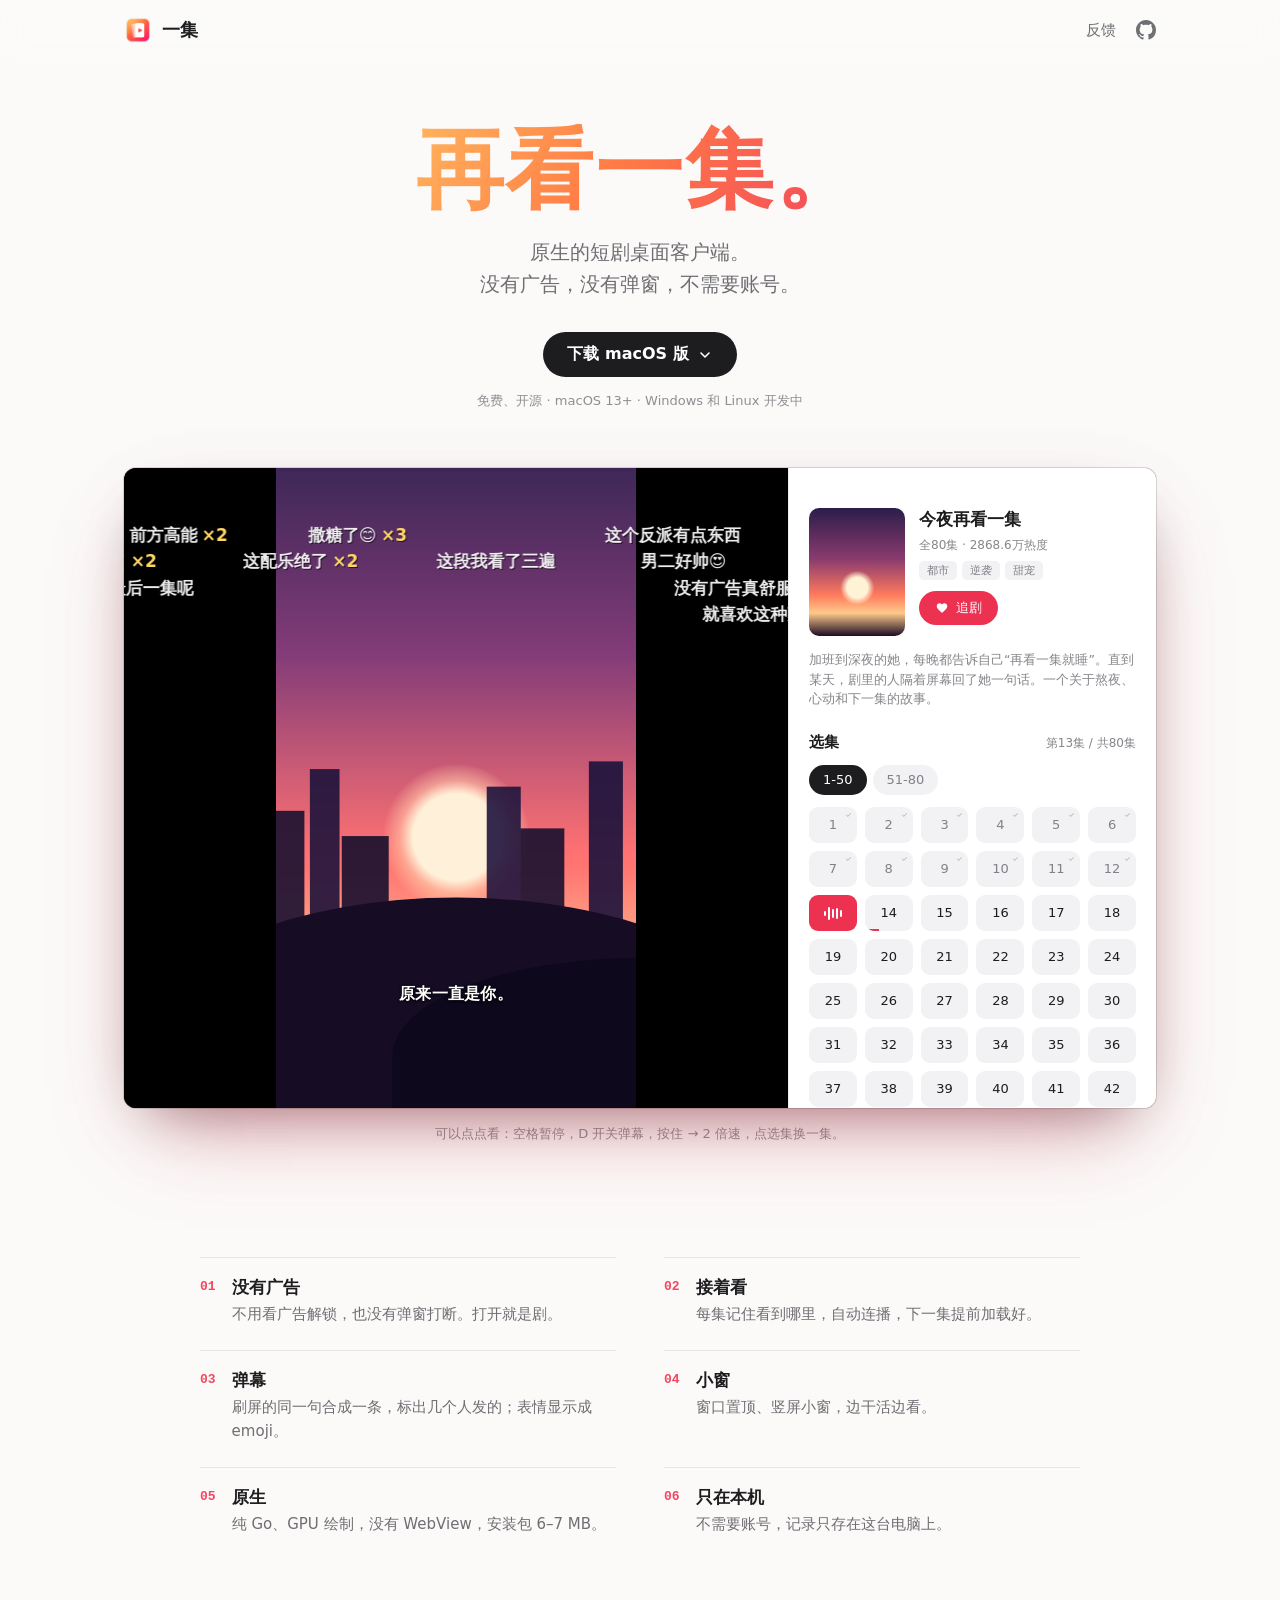
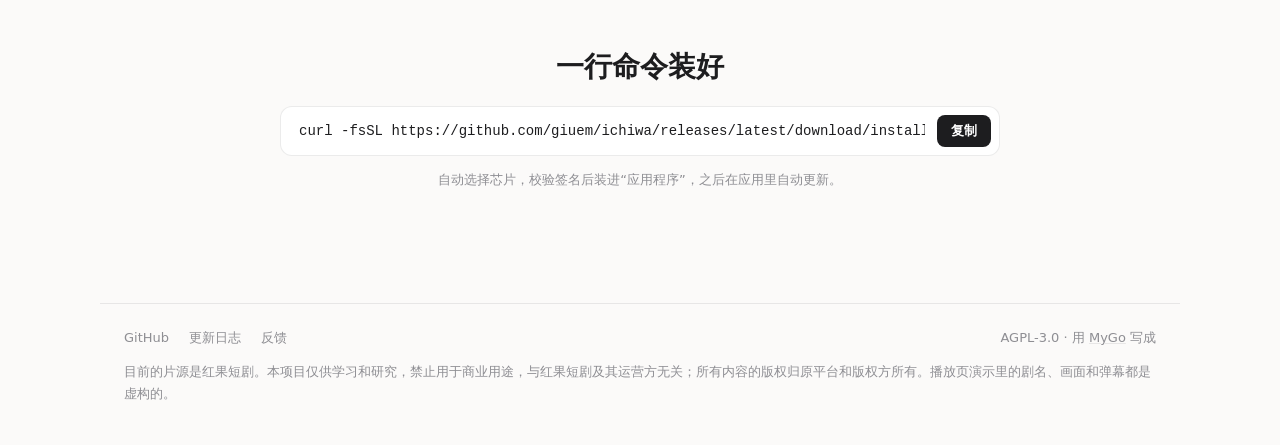
==== website/index.html @ 66e352ea "Add a landing page in website/ A static page in plain HTML, CSS and JS: download menu linking the la" ====
<!doctype html>
<html lang="zh-CN">
<head>
  <meta charset="utf-8">
  <meta name="viewport" content="width=device-width, initial-scale=1">
  <title>一集 · 原生、无广告的短剧桌面客户端</title>
  <meta name="description" content="在电脑上看短剧，没有广告，也没有弹窗。原生应用，纯 Go、GPU 绘制，安装包只有 6–7 MB。">
  <meta name="theme-color" content="#fbfaf9" media="(prefers-color-scheme: light)">
  <meta name="theme-color" content="#0b0b0d" media="(prefers-color-scheme: dark)">
  <meta property="og:title" content="一集">
  <meta property="og:description" content="原生、无广告的短剧桌面客户端。打开就是剧，再看一集。">
  <meta property="og:image" content="icon.png">
  <link rel="icon" type="image/png" href="favicon.png">
  <link rel="apple-touch-icon" href="icon.png">
  <link rel="stylesheet" href="style.css">
</head>
<body>
  <nav class="nav" aria-label="站点">
    <a class="brand" href="#"><img src="icon.png" width="28" height="28" alt="">一集</a>
    <div class="nav-links">
      <a href="https://github.com/giuem/ichiwa/issues">反馈</a>
      <a class="gh" href="https://github.com/giuem/ichiwa" aria-label="GitHub">
        <svg viewBox="0 0 16 16" width="20" height="20" aria-hidden="true"><path fill="currentColor" d="M8 0C3.58 0 0 3.58 0 8c0 3.54 2.29 6.53 5.47 7.59.4.07.55-.17.55-.38 0-.19-.01-.82-.01-1.49-2.01.37-2.53-.49-2.69-.94-.09-.23-.48-.94-.82-1.13-.28-.15-.68-.52-.01-.53.63-.01 1.08.58 1.23.82.72 1.21 1.87.87 2.33.66.07-.52.28-.87.51-1.07-1.78-.2-3.64-.89-3.64-3.95 0-.87.31-1.59.82-2.15-.08-.2-.36-1.02.08-2.12 0 0 .67-.21 2.2.82.64-.18 1.32-.27 2-.27.68 0 1.36.09 2 .27 1.53-1.04 2.2-.82 2.2-.82.44 1.1.16 1.92.08 2.12.51.56.82 1.27.82 2.15 0 3.07-1.87 3.75-3.65 3.95.29.25.54.73.54 1.48 0 1.07-.01 1.93-.01 2.2 0 .21.15.46.55.38A8.013 8.013 0 0016 8c0-4.42-3.58-8-8-8z"/></svg>
      </a>
    </div>
  </nav>

  <main>
    <header class="hero">
      <h1>再看一集。</h1>
      <p class="lede">原生的短剧桌面客户端。<br>没有广告，没有弹窗，不需要账号。</p>

      <div class="download" id="download">
        <button class="button" type="button" aria-haspopup="menu" aria-expanded="false" aria-controls="download-menu">
          下载 macOS 版
          <svg class="chevron" viewBox="0 0 24 24" aria-hidden="true"><path d="m6 9 6 6 6-6"/></svg>
        </button>
        <div class="menu" id="download-menu" role="menu" hidden>
          <a role="menuitem" data-asset="arm64.dmg" href="https://github.com/giuem/ichiwa/releases/latest"><b>Apple 芯片</b><span>M1 及更新</span></a>
          <a role="menuitem" data-asset="amd64.dmg" href="https://github.com/giuem/ichiwa/releases/latest"><b>Intel 芯片</b><span>.dmg</span></a>
          <a role="menuitem" href="#install"><b>用终端安装</b><span>自动识别</span></a>
        </div>
      </div>
      <p class="fine">免费、开源 · macOS 13+<span id="version"></span> · Windows 和 Linux 开发中</p>
    </header>

    <figure class="showcase">
      <div class="app" id="app" tabindex="0" role="region" aria-roledescription="演示" aria-label="一集的播放页，可以操作：空格播放或暂停，D 开关弹幕，左右方向键快退快进，按住右方向键 2 倍速，上下方向键换集，F 全屏">
        <div class="stage" id="stage">
          <div class="picture" id="picture">
            <div class="video" id="video">
              <div class="scene" id="scene"><i class="sky"></i><i class="sun"></i><i class="city"></i><i class="hill"></i><i class="hill two"></i></div>
              <p class="subtitle" id="subtitle"></p>
            </div>
          </div>
          <div class="dm-layer" id="dm-layer" aria-hidden="true"></div>
          <div class="boost" id="boost" hidden><svg viewBox="0 0 24 24"><path d="M2 6.5v11a1 1 0 0 0 1.6.8L11 13v4.5a1 1 0 0 0 1.6.8l8-5.5a1 1 0 0 0 0-1.6l-8-5.5A1 1 0 0 0 11 6.5V11L3.6 5.7A1 1 0 0 0 2 6.5z"/></svg>2x 快进中</div>
          <div class="toast" id="toast" role="status" aria-live="polite"></div>

          <div class="titlebar chrome">
            <div class="lights" aria-hidden="true"><i></i><i></i><i></i></div>
            <button class="rb" type="button" data-tip="返回 (Esc)" data-tip-below aria-label="返回"><svg viewBox="0 0 24 24" class="stroke"><path d="M15 5l-7 7 7 7"/></svg></button>
            <div class="titles">
              <b>今夜再看一集</b>
              <span id="ep-line">第13集 · 共80集</span>
            </div>
            <button class="rb" type="button" id="panel-btn" data-tip="选集面板" data-tip-below aria-label="选集面板" aria-expanded="true"><svg viewBox="0 0 24 24" class="stroke thin"><rect x="3" y="5" width="18" height="14" rx="2.5"/><path d="M15 5v14"/></svg></button>
          </div>

          <div class="controls chrome">
            <div class="seek" id="seek" role="slider" tabindex="0" aria-label="进度" aria-valuemin="0" aria-valuemax="125" aria-valuenow="72">
              <div class="track"><i id="seek-fill"></i></div>
              <span class="knob" id="seek-knob"></span>
              <span class="seek-tip" id="seek-tip">00:00</span>
            </div>
            <div class="row">
              <button class="rb wide-only" type="button" id="prev" data-tip="上一集 (↑)" aria-label="上一集"><svg viewBox="0 0 24 24"><rect x="5" y="5" width="2.6" height="14" rx="1"/><path d="M19 6.3v11.4a1 1 0 0 1-1.56.83l-8.1-5.47a1.3 1.3 0 0 1 0-2.16l8.1-5.43A1 1 0 0 1 19 6.3z"/></svg></button>
              <button class="rb big" type="button" id="play" data-tip="播放 (空格)" aria-label="播放">
                <svg viewBox="0 0 24 24" class="pp play"><path d="M6.5 4.8v14.4a1 1 0 0 0 1.53.85l11.5-7.2a1 1 0 0 0 0-1.7L8.03 3.95A1 1 0 0 0 6.5 4.8z"/></svg>
                <svg viewBox="0 0 24 24" class="pp pause"><rect x="5.5" y="4" width="4.5" height="16" rx="1.2"/><rect x="14" y="4" width="4.5" height="16" rx="1.2"/></svg>
              </button>
              <button class="rb wide-only" type="button" id="next" data-tip="下一集 (↓)" aria-label="下一集"><svg viewBox="0 0 24 24"><rect x="16.4" y="5" width="2.6" height="14" rx="1"/><path d="M5 6.3v11.4a1 1 0 0 0 1.56.83l8.1-5.47a1.3 1.3 0 0 0 0-2.16l-8.1-5.43A1 1 0 0 0 5 6.3z"/></svg></button>
              <span class="time"><b id="time-now">01:12</b> <span id="time-all">/ 02:05</span></span>
              <span class="spacer"></span>
              <div class="pop-anchor">
                <button class="speed" type="button" id="speed" data-tip="播放速度 ([ / ])" aria-label="播放速度" aria-expanded="false">1x</button>
                <div class="pop speed-pop" id="speed-pop" role="listbox" aria-label="播放速度" hidden></div>
              </div>
              <button class="rb wide-only" type="button" id="mute" data-tip="音量 (M 静音)" aria-label="音量">
                <svg viewBox="0 0 24 24" class="vol-on"><path d="M3 9.6v4.8a1 1 0 0 0 1 1h3.2l4.3 3.6a.9.9 0 0 0 1.5-.7V5.7a.9.9 0 0 0-1.5-.7L7.2 8.6H4a1 1 0 0 0-1 1z"/><path class="wave" d="M15.8 8.7a4.6 4.6 0 0 1 0 6.6M18.4 6.1a8.3 8.3 0 0 1 0 11.8"/></svg>
                <svg viewBox="0 0 24 24" class="vol-off"><path d="M3 9.6v4.8a1 1 0 0 0 1 1h3.2l4.3 3.6a.9.9 0 0 0 1.5-.7V5.7a.9.9 0 0 0-1.5-.7L7.2 8.6H4a1 1 0 0 0-1 1z"/><path class="wave" d="M16 9.5l5 5M21 9.5l-5 5"/></svg>
              </button>
              <button class="rb on" type="button" id="dm-btn" data-tip="弹幕 (D)" aria-label="弹幕" aria-pressed="true"><svg viewBox="0 0 24 24"><path fill-rule="evenodd" d="M5.5 4h13A3.5 3.5 0 0 1 22 7.5v7a3.5 3.5 0 0 1-3.5 3.5h-6l-4.4 3.3A.7.7 0 0 1 7 20.7V18H5.5A3.5 3.5 0 0 1 2 14.5v-7A3.5 3.5 0 0 1 5.5 4zM7 8.3v1.8h10V8.3zm0 3.7v1.8h7V12z"/></svg></button>
              <div class="pop-anchor wide-only" id="dm-set-wrap">
                <button class="rb" type="button" id="dm-set" data-tip="弹幕设置" aria-label="弹幕设置" aria-expanded="false"><svg viewBox="0 0 24 24" class="stroke thin"><path d="M4 6h16M4 12h16M4 18h16"/><circle cx="15" cy="6" r="2.2" class="knobc"/><circle cx="8" cy="12" r="2.2" class="knobc"/><circle cx="13" cy="18" r="2.2" class="knobc"/></svg></button>
                <div class="pop dm-pop" id="dm-pop" role="dialog" aria-label="弹幕设置" hidden>
                  <div class="dm-head"><b>弹幕设置</b><button type="button" id="dm-reset">恢复默认</button></div>
                  <div id="dm-sliders"></div>
                </div>
              </div>
              <button class="rb" type="button" data-tip="更多" aria-label="更多"><svg viewBox="0 0 24 24"><circle cx="5.5" cy="12" r="1.9"/><circle cx="12" cy="12" r="1.9"/><circle cx="18.5" cy="12" r="1.9"/></svg></button>
              <button class="rb wide-only" type="button" id="pin" data-tip="窗口置顶 (T)" aria-label="窗口置顶" aria-pressed="false"><svg viewBox="0 0 24 24"><path d="M8.5 3h7a1 1 0 0 1 .97 1.24L15.6 8l3.06 3.3a1 1 0 0 1 .34.75V13a1 1 0 0 1-1 1h-5v5.5l-1 2-1-2V14H6a1 1 0 0 1-1-1v-.95a1 1 0 0 1 .34-.75L8.4 8l-.87-3.76A1 1 0 0 1 8.5 3z"/></svg></button>
              <button class="rb" type="button" id="full" data-tip="全屏 (F)" aria-label="全屏"><svg viewBox="0 0 24 24" class="stroke"><path d="M14 4h6v6M10 20H4v-6M20 4l-6 6M4 20l6-6"/></svg></button>
            </div>
          </div>
        </div>

        <aside class="panel" id="panel" aria-label="剧集">
          <div class="about">
            <div class="poster"><i></i></div>
            <div class="about-text">
              <b class="show-title">今夜再看一集</b>
              <span class="meta">全80集 · 2868.6万热度</span>
              <span class="tags"><i>都市</i><i>逆袭</i><i>甜宠</i></span>
              <button class="follow" type="button" id="follow"><svg viewBox="0 0 24 24"><path d="M12 20.3l-1.3-1.2C6 14.9 3 12.2 3 8.8 3 6.1 5.1 4 7.8 4c1.5 0 3 .7 4.2 1.9C13.2 4.7 14.7 4 16.2 4 18.9 4 21 6.1 21 8.8c0 3.4-3 6.1-7.7 10.3z"/></svg><span>追剧</span></button>
            </div>
          </div>
          <p class="desc" id="desc">加班到深夜的她，每晚都告诉自己“再看一集就睡”。直到某天，剧里的人隔着屏幕回了她一句话。一个关于熬夜、心动和下一集的故事。</p>

          <div class="eps-head"><b>选集</b><span id="eps-now">第13集 / 共80集</span></div>
          <div class="ranges" id="ranges"><button type="button" class="on" data-range="0">1-50</button><button type="button" data-range="1">51-80</button></div>
          <div class="eps" id="eps"></div>

          <div class="eps-head related-head"><b>相关推荐</b></div>
          <div class="related"><i class="r1"></i><i class="r2"></i><i class="r3"></i></div>
        </aside>
      </div>
      <figcaption>可以点点看：空格暂停，D 开关弹幕，按住 → 2 倍速，点选集换一集。</figcaption>
    </figure>

    <section class="list" aria-labelledby="list-title">
      <h2 id="list-title" class="visually-hidden">一集能做什么</h2>
      <ol>
        <li><span class="no">01</span><div><h3>没有广告</h3><p>不用看广告解锁，也没有弹窗打断。打开就是剧。</p></div></li>
        <li><span class="no">02</span><div><h3>接着看</h3><p>每集记住看到哪里，自动连播，下一集提前加载好。</p></div></li>
        <li><span class="no">03</span><div><h3>弹幕</h3><p>刷屏的同一句合成一条，标出几个人发的；表情显示成 emoji。</p></div></li>
        <li><span class="no">04</span><div><h3>小窗</h3><p>窗口置顶、竖屏小窗，边干活边看。</p></div></li>
        <li><span class="no">05</span><div><h3>原生</h3><p>纯 Go、GPU 绘制，没有 WebView，安装包 6–7 MB。</p></div></li>
        <li><span class="no">06</span><div><h3>只在本机</h3><p>不需要账号，记录只存在这台电脑上。</p></div></li>
      </ol>
    </section>

    <section class="install" id="install" aria-labelledby="install-title">
      <h2 id="install-title">一行命令装好</h2>
      <div class="code">
        <code>curl -fsSL https://github.com/giuem/ichiwa/releases/latest/download/install.sh | sh</code>
        <button class="copy" type="button">复制</button>
      </div>
      <p class="fine">自动选择芯片，校验签名后装进“应用程序”，之后在应用里自动更新。</p>
    </section>
  </main>

  <footer class="foot">
    <p>
      <a href="https://github.com/giuem/ichiwa">GitHub</a>
      <a href="https://github.com/giuem/ichiwa/blob/main/CHANGELOG.md">更新日志</a>
      <a href="https://github.com/giuem/ichiwa/issues">反馈</a>
      <span>AGPL-3.0 · 用 <a href="https://github.com/egoist/mygo">MyGo</a> 写成</span>
    </p>
    <p class="disclaimer">目前的片源是红果短剧。本项目仅供学习和研究，禁止用于商业用途，与红果短剧及其运营方无关；所有内容的版权归原平台和版权方所有。播放页演示里的剧名、画面和弹幕都是虚构的。</p>
  </footer>

  <script src="main.js"></script>
</body>
</html>
---- website/style.css ----
:root {
  color-scheme: light dark;
  --bg: #fbfaf9;
  --text: #1d1d1f;
  --muted: #6e6e73;
  --faint: #8e8e93;
  --line: rgba(0, 0, 0, 0.08);
  --button: #1d1d1f;
  --button-text: #fff;
  --menu: #fff;
  --code: #fff;
  --accent: #f2475e;
  --grad: linear-gradient(120deg, #ffb35c, #ff7a45 45%, #f2475e);
  --sans: -apple-system, BlinkMacSystemFont, "SF Pro Text", "PingFang SC", "Hiragino Sans GB", "Segoe UI", "Microsoft YaHei", system-ui, sans-serif;
  --rounded: ui-rounded, "SF Pro Rounded", -apple-system, BlinkMacSystemFont, "PingFang SC", system-ui, sans-serif;
  --mono: ui-monospace, "SF Mono", Menlo, Consolas, monospace;
}

@media (prefers-color-scheme: dark) {
  :root {
    --bg: #0b0b0d;
    --text: #f5f5f7;
    --muted: #a1a1a6;
    --faint: #6e6e73;
    --line: rgba(255, 255, 255, 0.1);
    --button: #f5f5f7;
    --button-text: #0b0b0d;
    --menu: #1c1c1f;
    --code: #151517;
  }
}

* { box-sizing: border-box; }
html { -webkit-text-size-adjust: 100%; scroll-behavior: smooth; }
body { margin: 0; background: var(--bg); color: var(--text); font: 17px/1.6 var(--sans); -webkit-font-smoothing: antialiased; }
a { color: inherit; text-decoration: none; }
img { display: block; }
:focus-visible { outline: 3px solid var(--accent); outline-offset: 3px; border-radius: 6px; }
.visually-hidden { position: absolute; width: 1px; height: 1px; overflow: hidden; clip: rect(0 0 0 0); white-space: nowrap; }

main { max-width: 1080px; margin: 0 auto; padding: 0 24px; }

/* Nav */
.nav {
  position: sticky;
  top: 0;
  z-index: 10;
  display: flex;
  align-items: center;
  justify-content: space-between;
  height: 60px;
  padding: 0 max(24px, calc((100% - 1032px) / 2));
  background: color-mix(in srgb, var(--bg) 82%, transparent);
  -webkit-backdrop-filter: saturate(180%) blur(16px);
  backdrop-filter: saturate(180%) blur(16px);
}
.brand { display: flex; align-items: center; gap: 10px; font: 600 18px var(--rounded); }
.brand img { border-radius: 7px; }
.nav-links { display: flex; align-items: center; gap: 20px; font-size: 15px; color: var(--muted); }
.nav-links a { display: inline-flex; transition: color 0.15s; }
.nav-links a:hover { color: var(--text); }

/* Hero */
.hero { display: flex; flex-direction: column; align-items: center; text-align: center; padding: 64px 0 56px; }
h1 {
  margin: 0;
  font: 800 clamp(48px, 9vw, 88px)/1.05 var(--rounded);
  letter-spacing: 0.02em;
  background: var(--grad);
  -webkit-background-clip: text;
  background-clip: text;
  color: transparent;
  padding-bottom: 4px;
}
.lede { margin: 16px 0 0; color: var(--muted); font-size: 20px; line-height: 1.6; }
.fine { margin: 14px 0 0; color: var(--faint); font-size: 13px; }

.download { position: relative; margin-top: 32px; }
.button {
  display: inline-flex;
  align-items: center;
  gap: 8px;
  padding: 12px 24px;
  border: 0;
  border-radius: 999px;
  background: var(--button);
  color: var(--button-text);
  font: 600 16px var(--sans);
  cursor: pointer;
  transition: transform 0.15s, opacity 0.15s;
}
.button:hover { opacity: 0.88; }
.button:active { transform: scale(0.98); }
.chevron { width: 16px; height: 16px; fill: none; stroke: currentColor; stroke-width: 2.4; stroke-linecap: round; stroke-linejoin: round; transition: transform 0.15s; }
.button[aria-expanded="true"] .chevron { transform: rotate(180deg); }

.menu {
  position: absolute;
  z-index: 5;
  top: calc(100% + 8px);
  left: 50%;
  transform: translateX(-50%);
  width: 240px;
  padding: 6px;
  border: 1px solid var(--line);
  border-radius: 14px;
  background: var(--menu);
  text-align: left;
  box-shadow: 0 20px 50px -18px rgba(0, 0, 0, 0.3);
  animation: menu-in 0.14s ease-out;
}
@keyframes menu-in { from { opacity: 0; transform: translateX(-50%) translateY(-4px); } }
.menu a { display: flex; justify-content: space-between; align-items: baseline; gap: 12px; padding: 9px 12px; border-radius: 9px; font-size: 15px; }
.menu a:hover, .menu a:focus-visible { background: color-mix(in srgb, var(--text) 7%, transparent); outline: none; }
.menu span { color: var(--muted); font-size: 13px; }

/* Player: a replica of the app's player page */
.showcase { margin: 0; }
.showcase figcaption { margin-top: 16px; text-align: center; color: var(--faint); font-size: 13px; }
.app {
  --a-accent: oklch(0.62 0.22 18);
  --a-bg: #fff;
  --a-surface: #f2f2f5;
  --a-text: #1d1d1f;
  --a-muted: rgba(60, 60, 67, 0.62);
  --a-faint: rgba(60, 60, 67, 0.3);
  --a-line: rgba(0, 0, 0, 0.07);
  position: relative;
  display: flex;
  height: 640px;
  border-radius: 12px;
  overflow: hidden;
  background: #000;
  color: #fff;
  font-size: 13px;
  line-height: 1.4;
  box-shadow: 0 0 0 1px rgba(0, 0, 0, 0.14), 0 40px 90px -30px rgba(242, 71, 94, 0.4), 0 24px 60px -28px rgba(0, 0, 0, 0.55);
  -webkit-user-select: none;
  user-select: none;
}
.app:focus-visible { outline: 3px solid var(--accent); outline-offset: 4px; border-radius: 12px; }
@media (prefers-color-scheme: dark) {
  .app {
    --a-accent: oklch(0.66 0.21 18);
    --a-bg: #141416;
    --a-surface: #202024;
    --a-text: #f5f5f7;
    --a-muted: rgba(235, 235, 245, 0.58);
    --a-faint: rgba(235, 235, 245, 0.3);
    --a-line: rgba(255, 255, 255, 0.08);
    box-shadow: 0 0 0 1px rgba(255, 255, 255, 0.1), 0 40px 90px -30px rgba(242, 71, 94, 0.3);
  }
}
.app button { font: inherit; color: inherit; border: 0; background: none; padding: 0; cursor: pointer; }
.app svg { display: block; fill: currentColor; }
.app svg.stroke { fill: none; stroke: currentColor; stroke-width: 2.2; stroke-linecap: round; stroke-linejoin: round; }
.app svg.stroke.thin { stroke-width: 1.8; }
.app svg .knobc { fill: #000; }
.app:fullscreen { border-radius: 0; }
.app:fullscreen .panel { display: none; }

.stage { position: relative; flex: 1; min-width: 0; display: flex; flex-direction: column; justify-content: space-between; background: #000; }
.stage.idle { cursor: none; }

/* The picture, contained: a 9:16 episode on black */
.picture { position: absolute; inset: 0; display: grid; place-items: center; }
.video { position: relative; height: 100%; aspect-ratio: 9 / 16; max-width: 100%; overflow: hidden; }
.scene { position: absolute; inset: -4%; transform-origin: 50% 60%; }
.scene i { position: absolute; display: block; }
.sky { inset: 0; background: linear-gradient(180deg, #2b1d4a 0%, #8a3b6e 34%, #ff7a5c 62%, #ffc98a 78%, #3b1834 100%); }
.sun { left: 50%; top: 58%; width: 34%; aspect-ratio: 1; border-radius: 50%; transform: translate(-50%, -50%); background: radial-gradient(circle, #fff3d6 0 42%, rgba(255, 220, 170, 0.5) 55%, rgba(255, 200, 150, 0) 72%); }
.city { left: 0; right: 0; bottom: 30%; height: 22%; background:
  linear-gradient(#1f1030, #1f1030) 6% 100% / 9% 70% no-repeat,
  linear-gradient(#24123a, #24123a) 17% 100% / 7% 95% no-repeat,
  linear-gradient(#1c0e2c, #1c0e2c) 26% 100% / 11% 55% no-repeat,
  linear-gradient(#26143c, #26143c) 62% 100% / 8% 85% no-repeat,
  linear-gradient(#1d0f2e, #1d0f2e) 72% 100% / 12% 60% no-repeat,
  linear-gradient(#22113a, #22113a) 88% 100% / 8% 100% no-repeat; opacity: 0.9; }
.hill { left: -20%; right: -20%; bottom: 0; height: 34%; border-radius: 50% 50% 0 0; background: #1a0c24; }
.hill.two { left: 35%; right: -50%; height: 26%; background: #10071a; }
.subtitle { position: absolute; left: 6%; right: 6%; bottom: 16%; margin: 0; text-align: center; font-size: 16px; font-weight: 600; letter-spacing: 0.02em; text-shadow: 0 0 3px rgba(0, 0, 0, 0.9), 0 1px 2px rgba(0, 0, 0, 0.8); transition: opacity 0.2s; }

/* Danmaku, as the app draws it: white text with a shadow one point down
   and right, and how many sent it in yellow */
.dm-layer { position: absolute; inset: 0; overflow: hidden; pointer-events: none; }
.dm { position: absolute; top: 0; left: 0; white-space: nowrap; font-weight: 600; color: rgba(255, 255, 255, 0.92); text-shadow: 1px 1px 0 rgba(0, 0, 0, 0.6); will-change: transform; }
.dm .n { display: inline-block; margin-left: 0.25em; font-weight: 700; color: #ffd666; transition: transform 0.25s cubic-bezier(.3, 1.6, .5, 1); }
.dm .n.pop { transform: scale(1.4); }

.boost { position: absolute; top: 64px; left: 50%; transform: translateX(-50%); display: flex; align-items: center; gap: 5px; padding: 6px 12px; border-radius: 999px; background: rgba(0, 0, 0, 0.55); font-size: 12.5px; font-weight: 600; z-index: 3; }
.boost svg { width: 12px; height: 12px; }
.boost[hidden], .pop[hidden] { display: none; }
.toast { position: absolute; left: 50%; bottom: 96px; z-index: 4; transform: translate(-50%, 8px); padding: 8px 14px; border-radius: 10px; background: rgba(30, 30, 32, 0.92); box-shadow: 0 8px 24px rgba(0, 0, 0, 0.35); font-size: 13px; font-weight: 500; opacity: 0; pointer-events: none; transition: opacity 0.2s, transform 0.25s; white-space: nowrap; }
.toast.show { opacity: 1; transform: translate(-50%, 0); }

/* Chrome: shows while paused, and while the pointer moves over the stage */
.chrome { position: relative; z-index: 2; transition: opacity 0.3s ease; }
.stage.idle .chrome { opacity: 0; }
.titlebar { display: flex; align-items: center; gap: 8px; padding: 12px 14px 34px 16px; background: linear-gradient(rgba(0, 0, 0, 0.7), transparent); }
.lights { display: flex; gap: 8px; margin-right: 10px; }
.lights i { width: 12px; height: 12px; border-radius: 50%; background: #ff5f57; }
.lights i:nth-child(2) { background: #febc2e; }
.lights i:nth-child(3) { background: #28c840; }
.titles { flex: 1; min-width: 0; display: flex; flex-direction: column; gap: 1px; }
.titles b { font-size: 15px; }
.titles span { font-size: 11.5px; color: rgba(255, 255, 255, 0.65); }

.controls { padding: 40px 18px 12px; background: linear-gradient(transparent, rgba(0, 0, 0, 0.78)); }
.row { display: flex; align-items: center; gap: 2px; margin-top: 4px; }
.rb { position: relative; display: grid; place-items: center; width: 30px; height: 30px; border-radius: 50%; transition: background 0.15s, transform 0.15s cubic-bezier(.3, 1.5, .5, 1), color 0.15s; }
.rb:hover { background: rgba(128, 128, 128, 0.16); }
.rb:active { transform: scale(0.88); }
.rb:disabled { opacity: 0.35; cursor: default; background: none; transform: none; }
.rb svg { width: 15px; height: 15px; }
.rb.big { width: 38px; height: 38px; }
.rb.big svg { width: 22px; height: 22px; }
.rb.on, .pop-anchor .rb[aria-expanded="true"] { color: var(--a-accent); }
.pp { position: absolute; transition: transform 0.34s cubic-bezier(.3, 1.6, .5, 1), opacity 0.2s; }
.rb .pp.pause, .playing .rb .pp.play { transform: scale(0.4); opacity: 0; }
.playing .rb .pp.pause { transform: scale(1); opacity: 1; }
.vol-off, .muted .vol-on { display: none !important; }
.muted .vol-off { display: block !important; }
.wave { fill: none; stroke: currentColor; stroke-width: 1.8; stroke-linecap: round; }
.time { margin-left: 8px; font-size: 12.5px; font-variant-numeric: tabular-nums; white-space: nowrap; }
.time b { font-weight: 500; }
.time span { color: rgba(255, 255, 255, 0.55); }
.spacer { flex: 1; }
.speed { height: 30px; min-width: 30px; padding: 0 8px !important; border-radius: 999px; font-size: 12.5px !important; font-weight: 700; transition: background 0.15s, transform 0.15s; }
.speed:hover { background: rgba(255, 255, 255, 0.14) !important; }
.speed:active { transform: scale(0.92); }
.speed[aria-expanded="true"] { color: var(--a-accent) !important; }

/* Seek bar: grows under the pointer, with the time there over it */
.seek { position: relative; height: 20px; cursor: pointer; touch-action: none; }
.seek:focus-visible { outline: 2px solid var(--a-accent); outline-offset: 2px; border-radius: 4px; }
.track { position: absolute; left: 0; right: 0; top: 50%; height: 3px; transform: translateY(-50%); border-radius: 3px; background: rgba(255, 255, 255, 0.22); transition: height 0.2s; }
.track i { display: block; height: 100%; width: 0; border-radius: inherit; background: var(--a-accent); }
.knob { position: absolute; top: 50%; width: 13px; height: 13px; margin: -6.5px 0 0 -6.5px; border-radius: 50%; background: #fff; transform: scale(0); transition: transform 0.2s; }
.seek-tip { position: absolute; bottom: 24px; width: 56px; padding: 3px 0; border-radius: 5px; background: rgba(0, 0, 0, 0.72); text-align: center; font-size: 11.5px; font-weight: 600; font-variant-numeric: tabular-nums; opacity: 0; pointer-events: none; transition: opacity 0.15s; }
.seek:hover .track, .seek.drag .track { height: 5px; }
.seek:hover .knob, .seek.drag .knob { transform: scale(1); }
.seek:hover .seek-tip, .seek.drag .seek-tip { opacity: 1; }

/* Tooltips, above the button; below it in the title bar */
[data-tip]::after {
  content: attr(data-tip);
  position: absolute;
  bottom: calc(100% + 6px);
  left: 50%;
  transform: translateX(-50%);
  padding: 5px 8px;
  border-radius: 5px;
  background: #f5f5f7;
  color: #1d1d1f;
  font-size: 12px;
  font-weight: 400;
  white-space: nowrap;
  box-shadow: 0 2px 8px rgba(0, 0, 0, 0.2);
  opacity: 0;
  pointer-events: none;
  transition: opacity 0.12s;
}
[data-tip-below]::after { bottom: auto; top: calc(100% + 6px); }
[data-tip]:hover::after { opacity: 1; transition-delay: 0.5s; }
.row > :last-child[data-tip]::after { left: auto; right: 0; transform: none; }
.pop-anchor[data-open] [data-tip]::after { display: none; }

/* Popovers of the controls */
.pop-anchor { position: relative; }
.pop { position: absolute; bottom: calc(100% + 8px); z-index: 5; padding: 6px; border-radius: 12px; background: rgba(30, 30, 32, 0.97); border: 1px solid rgba(255, 255, 255, 0.08); box-shadow: 0 8px 28px rgba(0, 0, 0, 0.4); animation: pop-in 0.16s ease-out; }
@keyframes pop-in { from { opacity: 0; transform: translateY(4px) scale(0.97); } }
.speed-pop { left: 50%; width: 96px; margin-left: -48px; display: grid; gap: 2px; }
.speed-pop button { height: 30px; border-radius: 8px; font-size: 13px; font-weight: 500; transition: background 0.12s; }
.speed-pop button:hover { background: rgba(255, 255, 255, 0.14); }
.speed-pop button[aria-selected="true"] { background: rgba(255, 255, 255, 0.1); color: var(--a-accent); font-weight: 700; }
.dm-pop { right: -90px; width: 300px; padding: 14px 18px 18px; border-radius: 14px; }
.dm-head { display: flex; align-items: center; margin-bottom: 16px; }
.dm-head b { flex: 1; font-size: 14px; }
.dm-head button { height: 24px; padding: 0 8px !important; border-radius: 6px; font-size: 12.5px; color: rgba(255, 255, 255, 0.75) !important; }
.dm-head button:hover:not(:disabled) { background: rgba(255, 255, 255, 0.12) !important; }
.dm-head button:disabled { opacity: 0.4; cursor: default; }
.setting { margin-top: 16px; }
.setting:first-child { margin-top: 0; }
.setting-head { display: flex; margin-bottom: 8px; font-size: 13px; font-weight: 500; }
.setting-head span { flex: 1; }
.setting-head em { font-style: normal; font-size: 12.5px; color: rgba(255, 255, 255, 0.55); }
.slider { position: relative; height: 22px; cursor: pointer; touch-action: none; }
.slider .rail, .slider .fill { position: absolute; top: 9px; left: 0; height: 4px; border-radius: 2px; }
.slider .rail { right: 0; background: rgba(255, 255, 255, 0.18); }
.slider .fill { background: rgba(255, 255, 255, 0.85); }
.slider .dot { position: absolute; top: 9px; width: 4px; height: 4px; margin-left: -2px; border-radius: 2px; background: rgba(0, 0, 0, 0.35); }
.slider .thumb { position: absolute; top: 3px; width: 16px; height: 16px; margin-left: -8px; border-radius: 50%; background: #fff; transition: transform 0.15s; }
.slider:hover .thumb, .slider.drag .thumb { transform: scale(1.125); }

/* Side panel, in the app's light or dark */
.panel { flex: none; width: 368px; height: 100%; overflow-y: auto; padding: 40px 20px 28px; background: var(--a-bg); color: var(--a-text); border-left: 1px solid var(--a-line); scrollbar-width: none; }
.panel::-webkit-scrollbar { display: none; }
.app.no-panel .panel { display: none; }
.about { display: flex; gap: 14px; align-items: flex-start; }
.poster { flex: none; width: 96px; aspect-ratio: 3 / 4; border-radius: 10px; overflow: hidden; background: linear-gradient(180deg, #2b1d4a, #8a3b6e 40%, #ff7a5c 68%, #ffc98a 82%, #1a0c24); position: relative; }
.poster i { position: absolute; left: 50%; top: 62%; width: 36%; aspect-ratio: 1; border-radius: 50%; transform: translate(-50%, -50%); background: radial-gradient(circle, #fff3d6 0 42%, transparent 70%); }
.about-text { flex: 1; min-width: 0; display: flex; flex-direction: column; align-items: flex-start; gap: 7px; }
.show-title { font-size: 17px; line-height: 1.3; }
.meta { font-size: 12px; color: var(--a-muted); }
.tags { display: flex; flex-wrap: wrap; gap: 5px; }
.tags i { font-style: normal; font-size: 11px; color: var(--a-muted); padding: 2px 8px; border-radius: 5px; background: var(--a-surface); }
.follow { display: inline-flex !important; align-items: center; gap: 7px; height: 34px; margin-top: 4px; padding: 0 16px !important; border-radius: 999px; background: var(--a-accent) !important; color: #fff !important; font-size: 13px !important; font-weight: 600; transition: transform 0.15s, background 0.15s; }
.follow svg { width: 14px; height: 14px; }
.follow:active { transform: scale(0.96); }
.follow.on { background: var(--a-surface) !important; color: var(--a-text) !important; }
.follow.on svg { display: none; }
.desc { margin: 14px 0 0; font-size: 12.5px; line-height: 1.55; color: var(--a-muted); display: -webkit-box; -webkit-line-clamp: 3; -webkit-box-orient: vertical; overflow: hidden; cursor: pointer; }
.desc.open { -webkit-line-clamp: unset; }
.eps-head { display: flex; align-items: baseline; margin-top: 24px; }
.eps-head b { flex: 1; font-size: 15px; }
.eps-head span { font-size: 12px; color: var(--a-muted); }
.ranges { display: flex; gap: 6px; margin-top: 12px; }
.ranges button { height: 30px; padding: 0 14px !important; border-radius: 999px; background: var(--a-surface) !important; color: var(--a-muted) !important; font-size: 13px !important; font-weight: 500; transition: transform 0.15s; }
.ranges button:active { transform: scale(0.95); }
.ranges button.on { background: var(--a-text) !important; color: var(--a-bg) !important; }
.eps { display: grid; grid-template-columns: repeat(6, 1fr); gap: 8px; margin-top: 12px; }
.ep { position: relative; height: 36px; border-radius: 9px; overflow: hidden; display: grid; place-items: center; background: var(--a-surface) !important; color: var(--a-text) !important; font-size: 13px !important; font-weight: 600; font-variant-numeric: tabular-nums; transition: transform 0.15s, background 0.15s; }
.ep:hover { background: color-mix(in srgb, var(--a-surface) 92%, var(--a-text)) !important; }
.ep:active { transform: scale(0.92); }
.ep.done { color: var(--a-muted) !important; }
.ep.locked { color: var(--a-faint) !important; cursor: default; }
.ep.cur { background: var(--a-accent) !important; color: #fff !important; }
.ep .mark { position: absolute; top: 4px; right: 5px; width: 7px; height: 7px; color: var(--a-faint); }
.ep .part { position: absolute; left: 0; bottom: 0; height: 2.5px; background: var(--a-accent); }
.bars { display: flex; align-items: center; gap: 2px; height: 13px; }
.bars i { width: 2px; height: 40%; border-radius: 1px; background: #fff; }
.playing .bars i { animation: bar 0.9s ease-in-out infinite; }
.bars i:nth-child(2) { height: 100%; animation-delay: -0.3s !important; }
.bars i:nth-child(3) { height: 70%; animation-delay: -0.6s !important; }
.bars i:nth-child(4) { height: 85%; animation-delay: -0.15s !important; }
.bars i:nth-child(5) { height: 50%; animation-delay: -0.45s !important; }
@keyframes bar { 50% { transform: scaleY(0.35); } }
.related { display: grid; grid-template-columns: repeat(3, 1fr); gap: 10px; margin-top: 12px; }
.related i { aspect-ratio: 3 / 4; border-radius: 9px; }
.r1 { background: linear-gradient(160deg, #8ec5ff, #6b5cff); }
.r2 { background: linear-gradient(160deg, #ffb0c8, #c2408c); }
.r3 { background: linear-gradient(160deg, #9fe6c4, #1f9e8f); }

/* List: features as an episode list */
.list { max-width: 880px; margin: 0 auto; padding: 112px 0 96px; }
.list ol { list-style: none; margin: 0; padding: 0; display: grid; grid-template-columns: 1fr 1fr; gap: 8px 48px; }
.list li { display: flex; gap: 16px; align-items: flex-start; padding: 16px 0; border-top: 1px solid var(--line); }
.no { flex: none; font: 700 13px/26px var(--mono); color: var(--accent); }
.list h3 { margin: 0; font-size: 17px; line-height: 26px; }
.list p { margin: 2px 0 0; color: var(--muted); font-size: 15px; }

/* Install */
.install { max-width: 720px; margin: 0 auto; padding-bottom: 112px; text-align: center; }
.install h2 { margin: 0 0 20px; font: 700 28px var(--rounded); }
.code { display: flex; align-items: center; gap: 12px; padding: 8px 8px 8px 18px; border: 1px solid var(--line); border-radius: 12px; background: var(--code); text-align: left; }
.code code { flex: 1; min-width: 0; overflow-x: auto; white-space: nowrap; font: 14px/1.6 var(--mono); scrollbar-width: none; }
.code code::-webkit-scrollbar { display: none; }
.copy { flex: none; padding: 7px 14px; border: 0; border-radius: 8px; background: var(--button); color: var(--button-text); font: 600 13px var(--sans); cursor: pointer; }
.copy:hover { opacity: 0.88; }

/* Footer */
.foot { max-width: 1080px; margin: 0 auto; padding: 24px 24px 40px; border-top: 1px solid var(--line); color: var(--faint); font-size: 13px; }
.foot p { margin: 0; display: flex; flex-wrap: wrap; gap: 8px 20px; }
.foot p span { margin-left: auto; }
.foot a:hover { color: var(--text); }
.foot span a { text-decoration: underline; text-decoration-color: var(--line); }
.foot .disclaimer { display: block; margin-top: 12px; line-height: 1.7; }

@media (prefers-reduced-motion: reduce) {
  html { scroll-behavior: auto; }
  .menu { animation: none; }
  .pp, .rb, .chrome, .toast { transition: none; }
  .playing .bars i { animation: none; }
}

@media (max-width: 900px) {
  .app { height: 600px; }
  .panel, #panel-btn { display: none; }
}

@media (max-width: 760px) {
  main { padding: 0 16px; }
  .nav { padding: 0 16px; height: 54px; }
  .foot { padding: 20px 16px 32px; }
  .hero { padding: 40px 0 40px; }
  .lede { font-size: 17px; }
  .app { height: 560px; border-radius: 10px; }
  .wide-only { display: none !important; }
  .lights { display: none; }
  .list { padding: 72px 0 64px; }
  .list ol { grid-template-columns: 1fr; }
  .install { padding-bottom: 72px; }
  .install h2 { font-size: 24px; }
  .foot p span { margin-left: 0; }
}
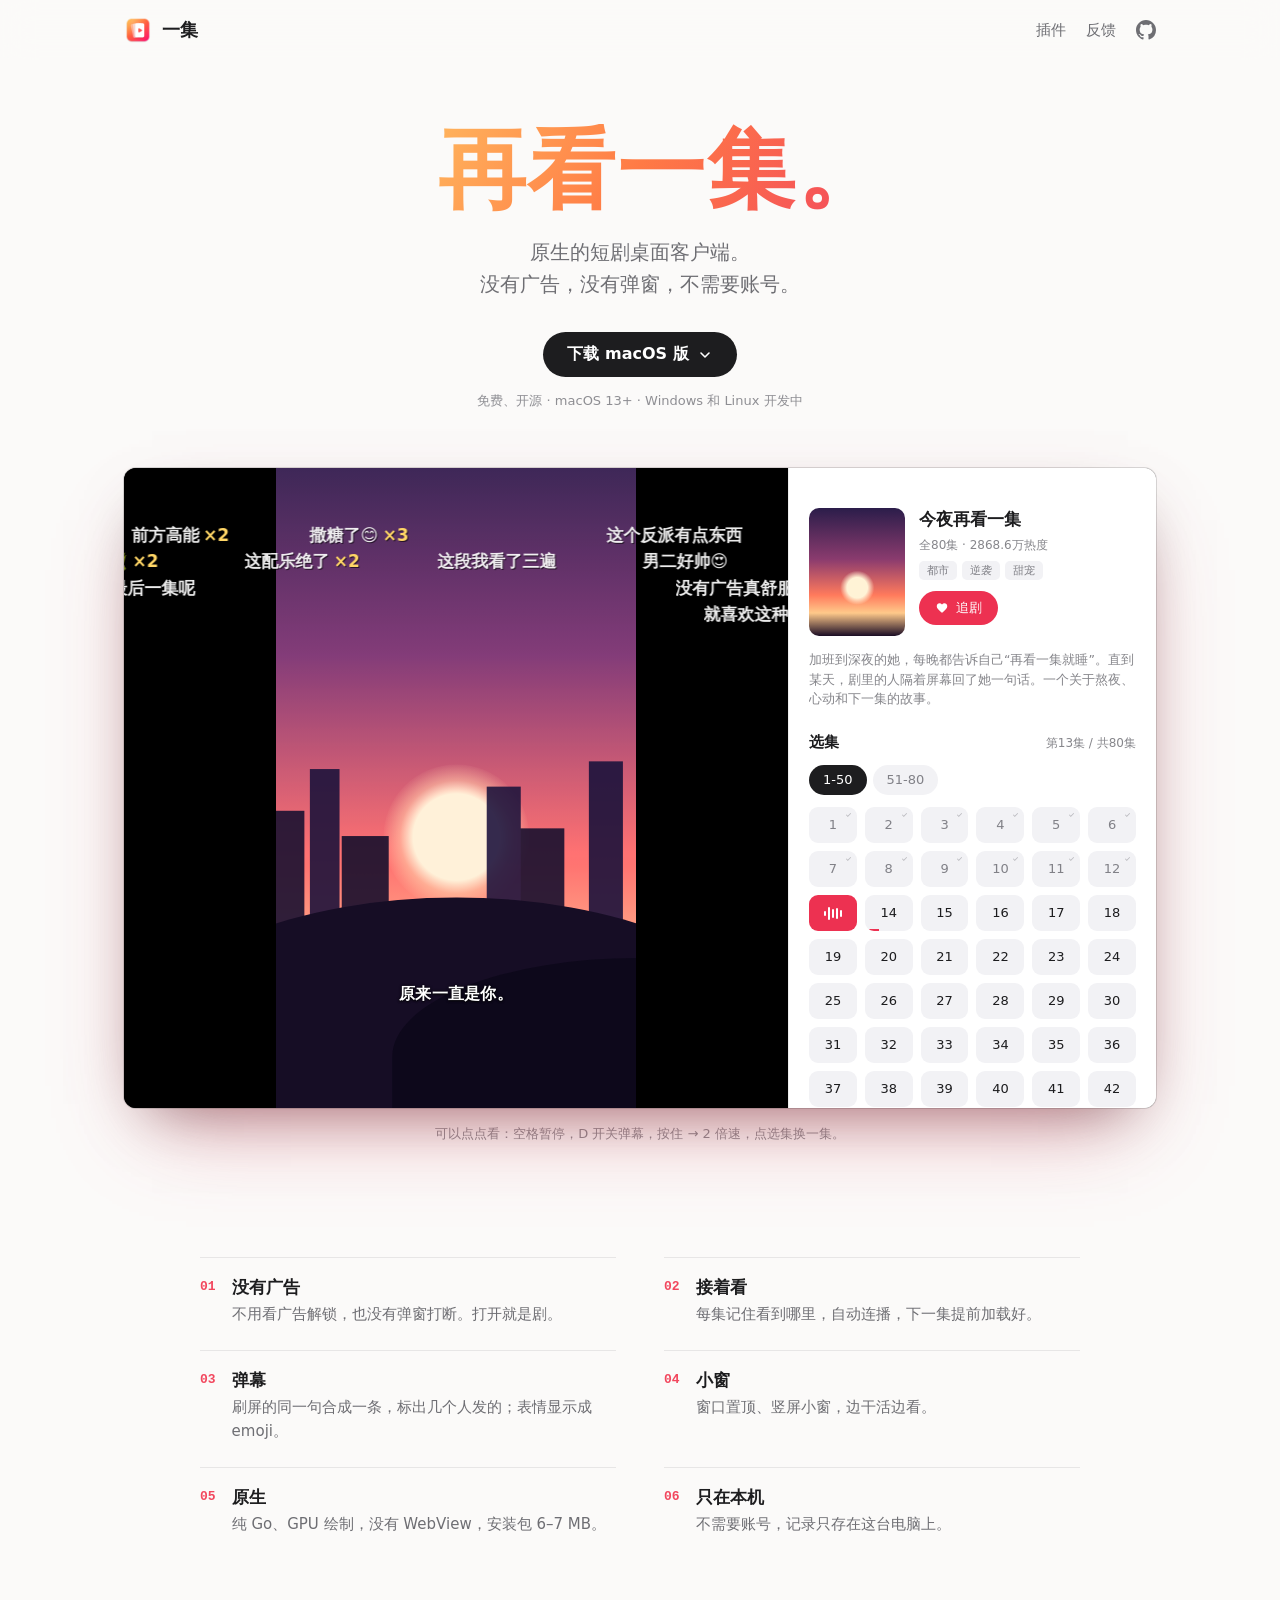
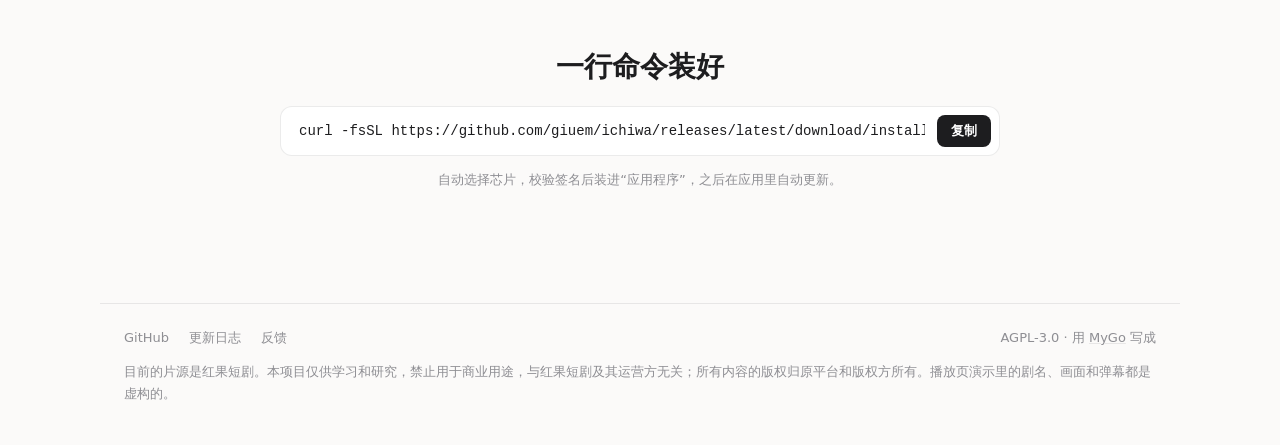
==== commit 8e31389d: "Show the plugin index on the website Add website/plugins.html: it reads plugins.json from the site a" ====
--- a/website/index.html
+++ b/website/index.html
@@ -18,6 +18,7 @@
   <nav class="nav" aria-label="站点">
     <a class="brand" href="#"><img src="icon.png" width="28" height="28" alt="">一集</a>
     <div class="nav-links">
+      <a href="plugins.html">插件</a>
       <a href="https://github.com/giuem/ichiwa/issues">反馈</a>
       <a class="gh" href="https://github.com/giuem/ichiwa" aria-label="GitHub">
         <svg viewBox="0 0 16 16" width="20" height="20" aria-hidden="true"><path fill="currentColor" d="M8 0C3.58 0 0 3.58 0 8c0 3.54 2.29 6.53 5.47 7.59.4.07.55-.17.55-.38 0-.19-.01-.82-.01-1.49-2.01.37-2.53-.49-2.69-.94-.09-.23-.48-.94-.82-1.13-.28-.15-.68-.52-.01-.53.63-.01 1.08.58 1.23.82.72 1.21 1.87.87 2.33.66.07-.52.28-.87.51-1.07-1.78-.2-3.64-.89-3.64-3.95 0-.87.31-1.59.82-2.15-.08-.2-.36-1.02.08-2.12 0 0 .67-.21 2.2.82.64-.18 1.32-.27 2-.27.68 0 1.36.09 2 .27 1.53-1.04 2.2-.82 2.2-.82.44 1.1.16 1.92.08 2.12.51.56.82 1.27.82 2.15 0 3.07-1.87 3.75-3.65 3.95.29.25.54.73.54 1.48 0 1.07-.01 1.93-.01 2.2 0 .21.15.46.55.38A8.013 8.013 0 0016 8c0-4.42-3.58-8-8-8z"/></svg>
--- a/website/style.css
+++ b/website/style.css
@@ -71,6 +71,9 @@
   background-clip: text;
   color: transparent;
   padding-bottom: 4px;
+  /* The full stop's ink sits in the left half of its box: leave the empty
+     half out of the centering. */
+  margin-right: -0.5em;
 }
 .lede { margin: 16px 0 0; color: var(--muted); font-size: 20px; line-height: 1.6; }
 .fine { margin: 14px 0 0; color: var(--faint); font-size: 13px; }
@@ -366,6 +369,77 @@
 .foot span a { text-decoration: underline; text-decoration-color: var(--line); }
 .foot .disclaimer { display: block; margin-top: 12px; line-height: 1.7; }
 
+/* Plugins page */
+.nav-links a[aria-current="page"] { color: var(--text); }
+.page-head { max-width: 640px; padding: 72px 0 40px; }
+.eyebrow { margin: 0 0 10px; color: var(--accent); font-size: 14px; font-weight: 600; }
+.page-title { margin-right: 0; font-size: clamp(36px, 6vw, 56px); line-height: 1.15; }
+.page-title span { display: inline-block; }
+.page-head .lede { margin-top: 18px; font-size: 17px; line-height: 1.75; }
+.plugins-page code { font: 0.88em var(--mono); padding: 1px 5px; border-radius: 5px; background: color-mix(in srgb, var(--text) 6%, transparent); }
+.plugins-page p a { text-decoration: underline; text-decoration-color: color-mix(in srgb, var(--accent) 50%, transparent); text-underline-offset: 3px; }
+.plugins-page p a:hover { color: var(--accent); }
+.browse { padding-bottom: 72px; }
+.tools { display: flex; align-items: center; justify-content: space-between; gap: 16px; margin-bottom: 16px; }
+.tools[hidden], .status[hidden], .cards[hidden], .status [hidden] { display: none; }
+.count { margin: 0; color: var(--faint); font-size: 13px; }
+.search { flex: 0 1 240px; display: flex; align-items: center; gap: 8px; height: 36px; padding: 0 14px; border: 1px solid var(--line); border-radius: 999px; color: var(--faint); }
+.search:focus-within { border-color: color-mix(in srgb, var(--accent) 60%, transparent); }
+.search svg { flex: none; width: 15px; height: 15px; fill: none; stroke: currentColor; stroke-width: 2.2; stroke-linecap: round; }
+.search input { flex: 1; min-width: 0; height: 100%; border: 0; background: none; color: var(--text); font: 15px var(--sans); outline: none; }
+.search input::placeholder { color: var(--faint); }
+.status { padding: 64px 24px; border: 1px dashed color-mix(in srgb, var(--text) 14%, transparent); border-radius: 20px; text-align: center; }
+.status-text { margin: 0; font-size: 17px; font-weight: 600; }
+.status.loading .status-text { color: var(--muted); font-weight: 400; }
+.status .fine { margin-top: 6px; }
+.button.small { margin-top: 20px; padding: 9px 20px; font-size: 14px; }
+.cards { list-style: none; margin: 0; padding: 0; display: grid; grid-template-columns: repeat(3, minmax(0, 1fr)); gap: 16px; }
+.card { min-width: 0; display: flex; flex-direction: column; padding: 24px; border: 1px solid var(--line); border-radius: 20px; background: var(--code); }
+.card-head { display: flex; align-items: center; gap: 12px; }
+.plugin-icon { flex: none; width: 40px; height: 40px; border-radius: 10px; object-fit: cover; background: color-mix(in srgb, var(--text) 6%, transparent); }
+.plugin-icon.letter { display: grid; place-items: center; background: var(--grad); color: #fff; font: 700 19px var(--rounded); }
+.card-titles { min-width: 0; display: flex; flex-direction: column; }
+.plugin-name { margin: 0; font: 700 18px/1.3 var(--rounded); overflow-wrap: anywhere; }
+.plugin-repo { margin-top: 2px; color: var(--faint); font-size: 12.5px; line-height: 1.45; overflow-wrap: anywhere; }
+.plugin-repo:hover { color: var(--text); }
+.plugin-desc { margin: 14px 0 0; color: var(--muted); font-size: 14px; line-height: 1.65; overflow-wrap: anywhere; display: -webkit-box; -webkit-line-clamp: 4; -webkit-box-orient: vertical; overflow: hidden; }
+.plugin-desc.none { color: var(--faint); }
+.plugin-meta, .plugin-hosts { margin: 10px 0 0; color: var(--faint); font-size: 12.5px; line-height: 1.55; overflow-wrap: anywhere; }
+.plugin-hosts { margin-top: 2px; display: -webkit-box; -webkit-line-clamp: 2; -webkit-box-orient: vertical; overflow: hidden; }
+.plugin-meta.needs { margin-top: 2px; color: var(--accent); }
+.plugin-actions { display: grid; grid-template-columns: 1fr 1fr; gap: 8px; margin-top: auto; padding-top: 20px; }
+.action { display: inline-flex; align-items: center; justify-content: center; gap: 7px; height: 42px; border-radius: 12px; background: color-mix(in srgb, var(--text) 6%, transparent); font-size: 14px; font-weight: 600; transition: opacity 0.15s, transform 0.15s; }
+.action:hover { opacity: 0.85; }
+.action:active { transform: scale(0.98); }
+.action.primary { background: var(--accent); color: #fff; }
+.action svg { width: 15px; height: 15px; fill: currentColor; }
+.action svg.stroke { fill: none; stroke: currentColor; stroke-width: 2.2; stroke-linecap: round; stroke-linejoin: round; }
+.risk-note { max-width: 720px; margin-top: 20px; line-height: 1.7; }
+.publish { margin-bottom: 96px; padding: 32px; border-radius: 20px; background: color-mix(in srgb, var(--accent) 7%, transparent); }
+.publish h2 { margin: 0 0 10px; font: 700 24px var(--rounded); }
+.publish > p { max-width: 720px; margin: 0; color: var(--muted); font-size: 15px; line-height: 1.75; }
+.code.block { align-items: flex-start; max-width: 720px; margin-top: 18px; padding: 14px 10px 14px 18px; }
+.code.block pre { flex: 1; min-width: 0; margin: 0; overflow-x: auto; scrollbar-width: none; }
+.code.block code { display: block; overflow: visible; white-space: pre; padding: 0; background: none; font-size: 13.5px; }
+.foot-cta { display: flex; align-items: center; justify-content: space-between; gap: 16px; margin-bottom: 24px; padding-bottom: 24px; border-bottom: 1px solid var(--line); }
+.foot-cta p { margin: 0; color: var(--text); font: 600 17px var(--rounded); }
+.foot-cta .button { margin: 0; }
+.foot .foot-cta .button:hover { color: var(--button-text); }
+
+@media (max-width: 900px) {
+  .cards { grid-template-columns: repeat(2, minmax(0, 1fr)); }
+}
+@media (max-width: 760px) {
+  .page-head { padding: 40px 0 28px; }
+  .page-head .lede { font-size: 16px; }
+  .browse { padding-bottom: 56px; }
+  .cards { grid-template-columns: 1fr; gap: 12px; }
+  .card { padding: 20px; }
+  .tools { flex-wrap: wrap; }
+  .search { flex: 1 1 100%; order: -1; }
+  .publish { margin-bottom: 64px; padding: 24px 20px; }
+}
+
 @media (prefers-reduced-motion: reduce) {
   html { scroll-behavior: auto; }
   .menu { animation: none; }
